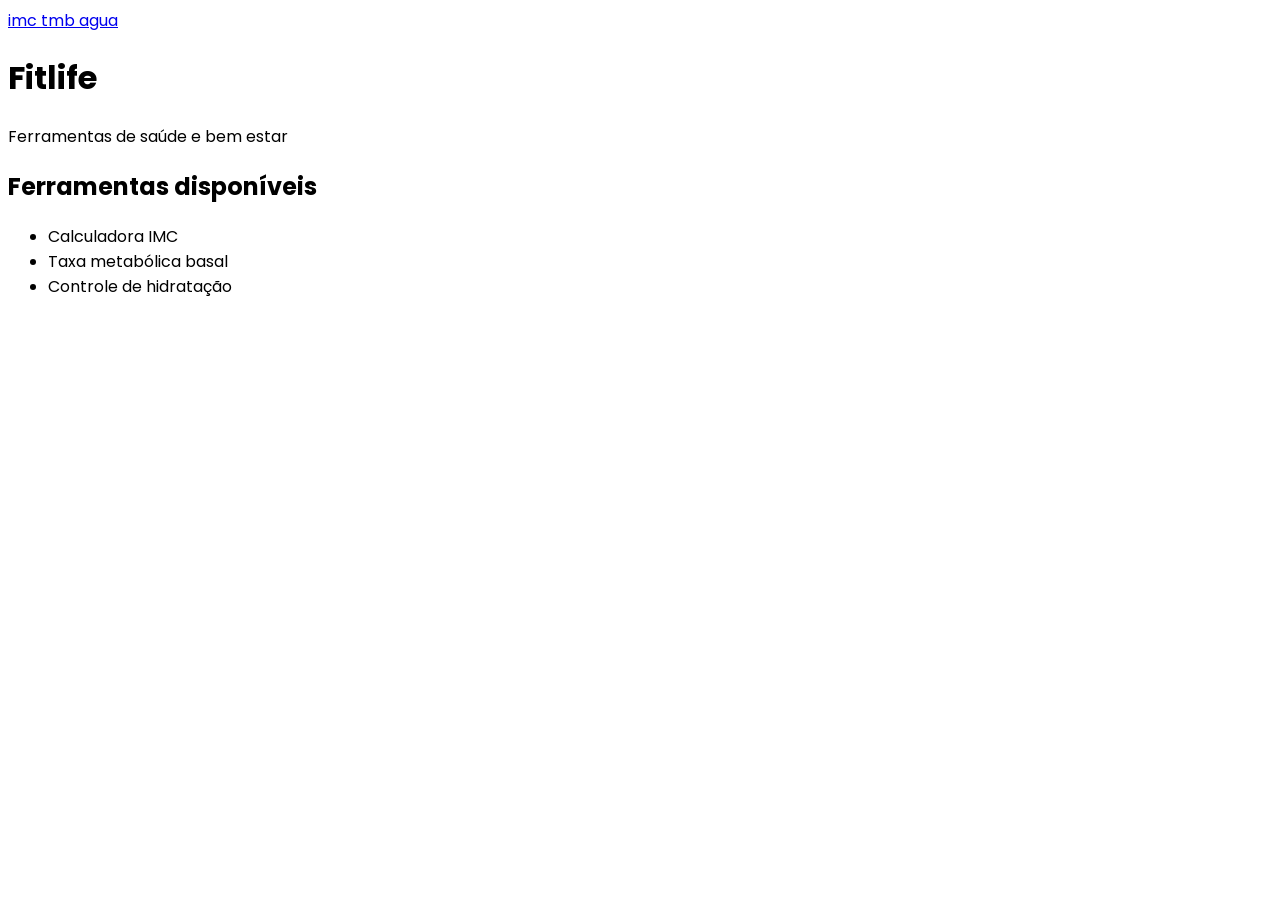
==== index.html @ 7548caf4 "adicionando fontes no HTML e coorrigindo algumas funcoes" ====
<!DOCTYPE html>
<html lang="pt-BR">
<head>
    <meta charset="UTF-8">
    <meta name="viewport" content="width=device-width, initial-scale=1.0">
    <title>Fitlife</title>
 <link rel="preconnect" href="https://fonts.googleapis.com">
<link rel="preconnect" href="https://fonts.gstatic.com" crossorigin>
<link href="https://fonts.googleapis.com/css2?family=Poppins:ital,wght@0,100;0,200;0,300;0,400;0,500;0,600;0,700;0,800;0,900;1,100;1,200;1,300;1,400;1,500;1,600;1,700;1,800;1,900&display=swap" rel="stylesheet">

</head>
<body style="font-family: Poppins">
   
  <a href="pages/imc.html"> imc </a>
  <a href="pages/tmb.html"> tmb </a>
  <a href="pages/water.html"> agua </a>
  
    <h1>Fitlife</h1>

   <p>Ferramentas de saúde e bem estar</p>

   <h2>Ferramentas disponíveis</h2>
<ul>
    <li>Calculadora IMC</li>
    <li>Taxa metabólica basal</li>
    <li>Controle de hidratação</li>



</ul>



</body>
</html>
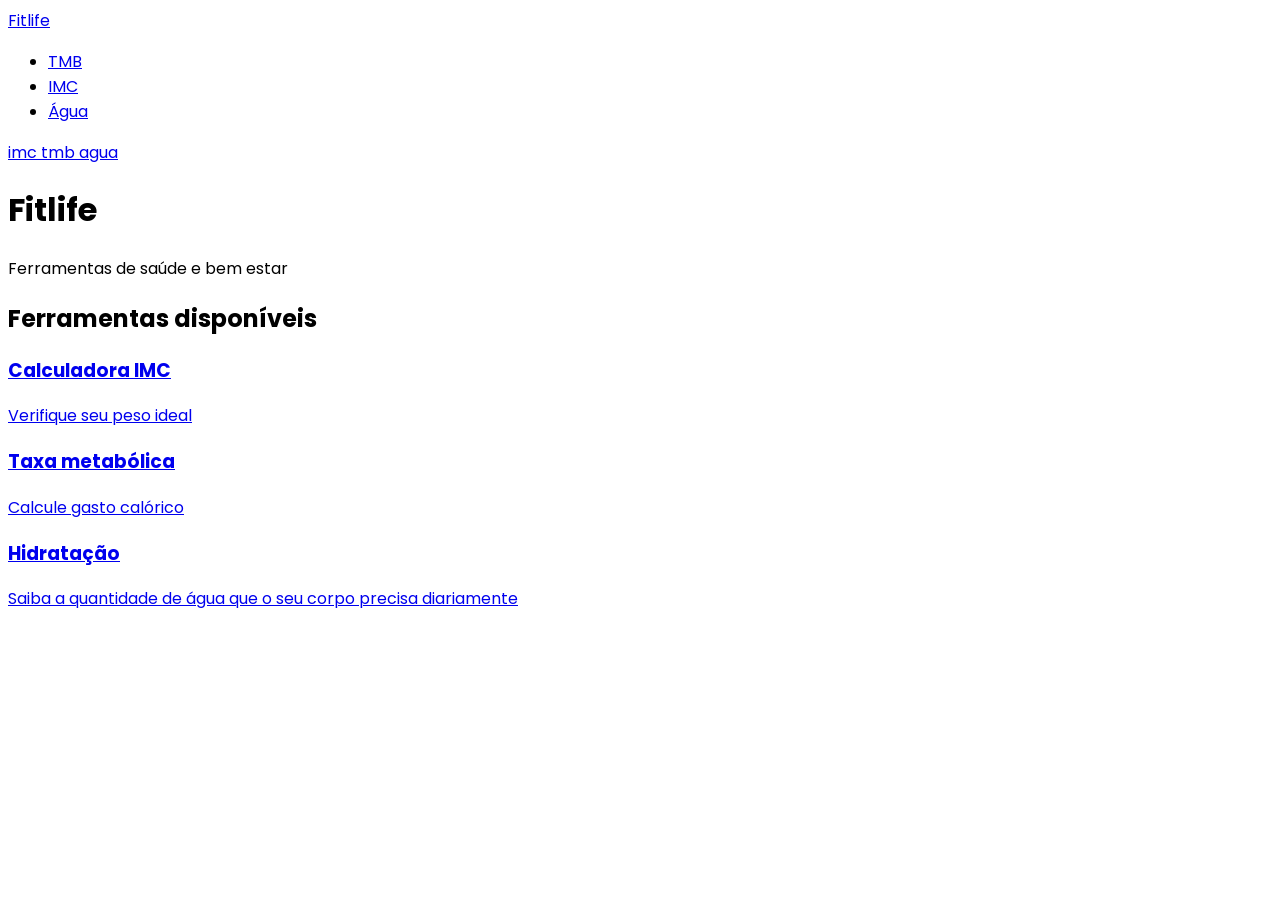
==== commit 1a725d96: "feito HTML semantico index.html" ====
--- a/index.html
+++ b/index.html
@@ -11,24 +11,71 @@
 </head>
 <body style="font-family: Poppins">
    
+
+<nav>
+<a href="index.html">Fitlife</a>
+<ul>
+    <li><a href="pages/tmb.html">TMB</a></li>
+    <li><a href="pages/imc.html">IMC</a></li>
+    <li><a href="pages/water.html">Água</a></li>
+
+    
+</ul>
+
+
+</nav>
+
   <a href="pages/imc.html"> imc </a>
   <a href="pages/tmb.html"> tmb </a>
   <a href="pages/water.html"> agua </a>
-  
+    <header>
     <h1>Fitlife</h1>
-
+    </header>
    <p>Ferramentas de saúde e bem estar</p>
-
-   <h2>Ferramentas disponíveis</h2>
-<ul>
-    <li>Calculadora IMC</li>
-    <li>Taxa metabólica basal</li>
-    <li>Controle de hidratação</li>
 
 
 
-</ul>
+<main>
+    <section>
 
+        <h2>Ferramentas disponíveis</h2>
+
+        <a href="pages/imc.html">
+
+            <h3>Calculadora IMC</h3>
+            <p>Verifique seu peso ideal</p>
+
+
+        </a>
+
+        <a href="pages/tmb.html">
+
+            <h3>Taxa metabólica</h3>
+            <p>Calcule gasto calórico</p>
+
+        </a>
+        
+
+        <a href="pages/water.html">
+
+
+            <h3>Hidratação</h3>
+            <p>Saiba a quantidade de água que o seu corpo precisa diariamente
+            </p>
+
+
+
+        </a>
+
+
+
+    </section>
+        
+
+</main>
+
+
+   
 
 
 </body>
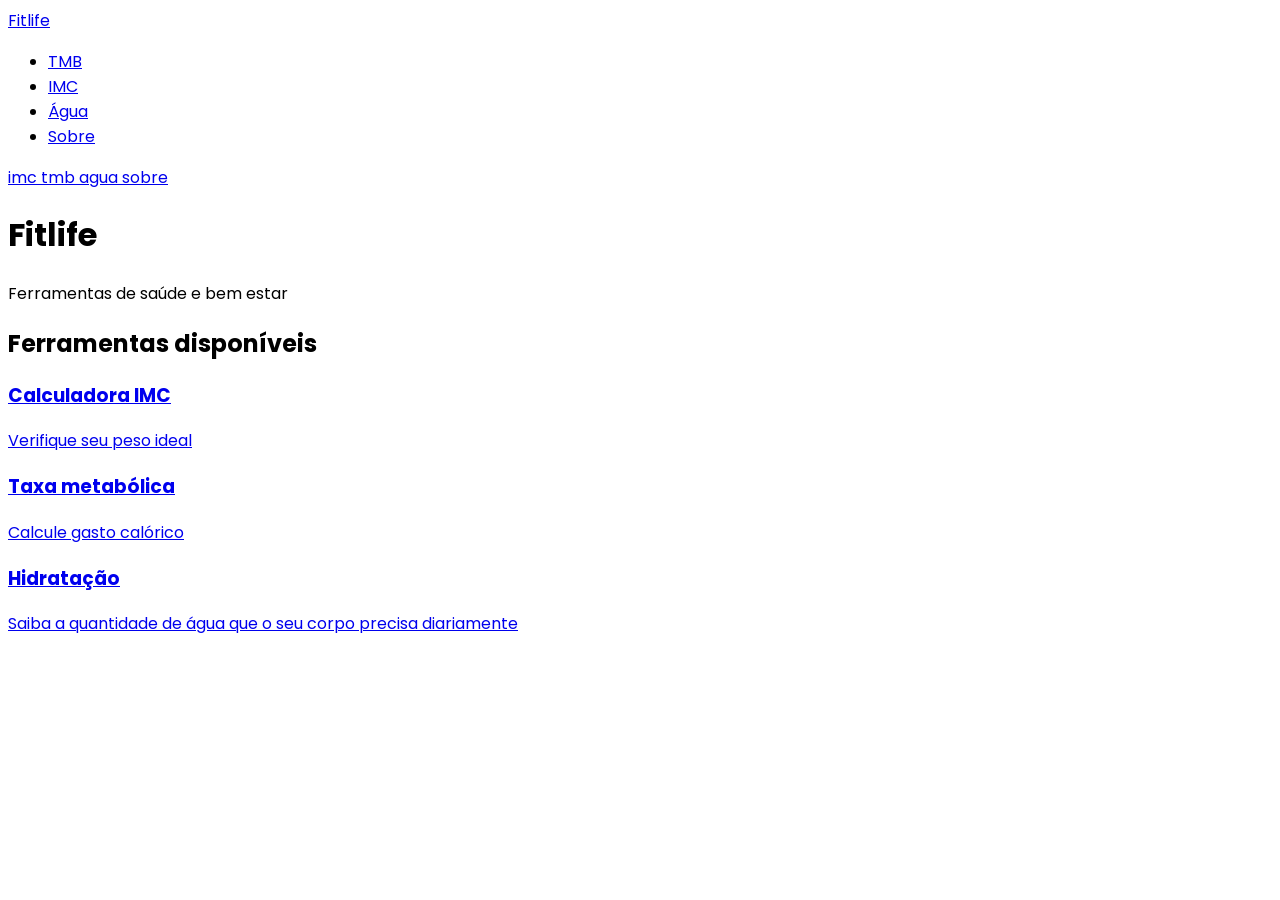
==== commit 54e62414: "adicionando o sobre do projeto" ====
--- a/index.html
+++ b/index.html
@@ -18,7 +18,7 @@
     <li><a href="pages/tmb.html">TMB</a></li>
     <li><a href="pages/imc.html">IMC</a></li>
     <li><a href="pages/water.html">Água</a></li>
-
+    <li><a href="pages/sobre.html">Sobre</a></li>
     
 </ul>
 
@@ -28,7 +28,8 @@
   <a href="pages/imc.html"> imc </a>
   <a href="pages/tmb.html"> tmb </a>
   <a href="pages/water.html"> agua </a>
-    <header>
+  <a href="pages/sobre.html"> sobre </a> 
+  <header>
     <h1>Fitlife</h1>
     </header>
    <p>Ferramentas de saúde e bem estar</p>
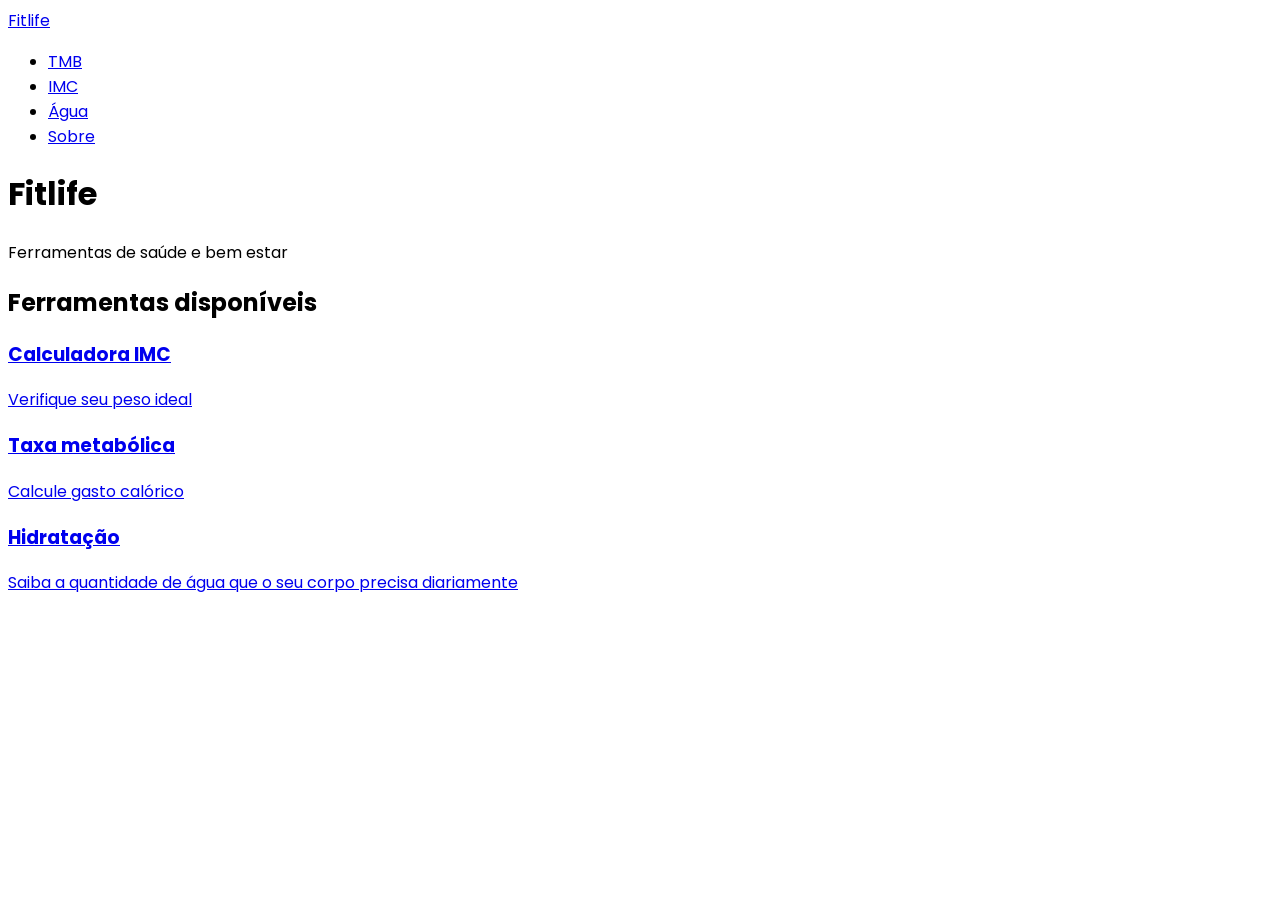
==== commit 02147dce: "corrigindo o index.html" ====
--- a/index.html
+++ b/index.html
@@ -25,10 +25,7 @@
 
 </nav>
 
-  <a href="pages/imc.html"> imc </a>
-  <a href="pages/tmb.html"> tmb </a>
-  <a href="pages/water.html"> agua </a>
-  <a href="pages/sobre.html"> sobre </a> 
+
   <header>
     <h1>Fitlife</h1>
     </header>
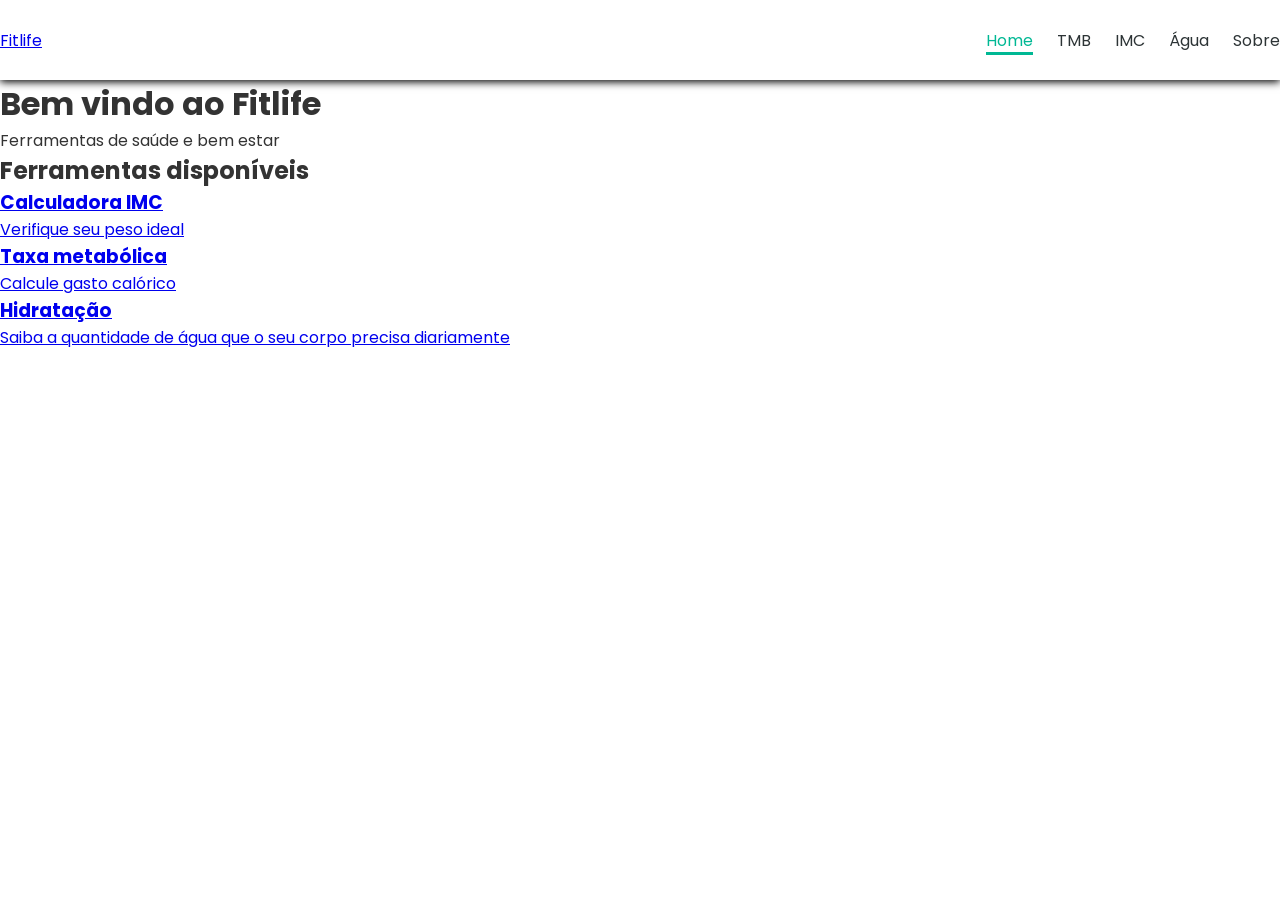
==== commit b49bedd4: "estilos basinhas" ====
--- a/index.html
+++ b/index.html
@@ -8,17 +8,20 @@
 <link rel="preconnect" href="https://fonts.gstatic.com" crossorigin>
 <link href="https://fonts.googleapis.com/css2?family=Poppins:ital,wght@0,100;0,200;0,300;0,400;0,500;0,600;0,700;0,800;0,900;1,100;1,200;1,300;1,400;1,500;1,600;1,700;1,800;1,900&display=swap" rel="stylesheet">
 
+<link rel="stylesheet" href="css/style.css">
+
 </head>
-<body style="font-family: Poppins">
+<body>
    
 
 <nav>
 <a href="index.html">Fitlife</a>
-<ul>
-    <li><a href="pages/tmb.html">TMB</a></li>
-    <li><a href="pages/imc.html">IMC</a></li>
-    <li><a href="pages/water.html">Água</a></li>
-    <li><a href="pages/sobre.html">Sobre</a></li>
+<ul class="nav-links">
+    <li><a class="nav-link" id="nav-active" href="index.html">Home</a></li>
+    <li><a class="nav-link" href="pages/tmb.html">TMB</a></li>
+    <li><a class="nav-link" href="pages/imc.html">IMC</a></li>
+    <li><a class="nav-link" href="pages/water.html">Água</a></li>
+    <li><a class="nav-link" href="pages/sobre.html">Sobre</a></li>
     
 </ul>
 
@@ -27,7 +30,7 @@
 
 
   <header>
-    <h1>Fitlife</h1>
+    <h1>Bem vindo ao Fitlife</h1>
     </header>
    <p>Ferramentas de saúde e bem estar</p>
 
--- a/css/style.css
+++ b/css/style.css
@@ -0,0 +1,40 @@
+*{
+    margin: 0;
+    padding: 0;
+    box-sizing: 0;
+}
+
+body {
+    font-family: "Poppins";
+    backgound-color: #f0f2f5;
+    color: #333
+
+}
+
+nav {
+    display: flex;
+    justify-content: space-between;
+    align-items: center;
+
+    backgound-color: #fff
+    padding: 80px;
+    height: 80px;
+    box-shadow: 0 2px 8px rgba(0, 0, 0, 1 )
+}
+
+.nav-links {
+    display:flex;
+    list-style: none;
+    gap: 24px
+}
+
+.nav-link {
+    text-decoration: none;
+    color: #2d3436;
+    font-size: 16px
+}
+
+#nav-active {
+    border-bottom: 3px #00b894 solid;
+    color: #00b894;
+}
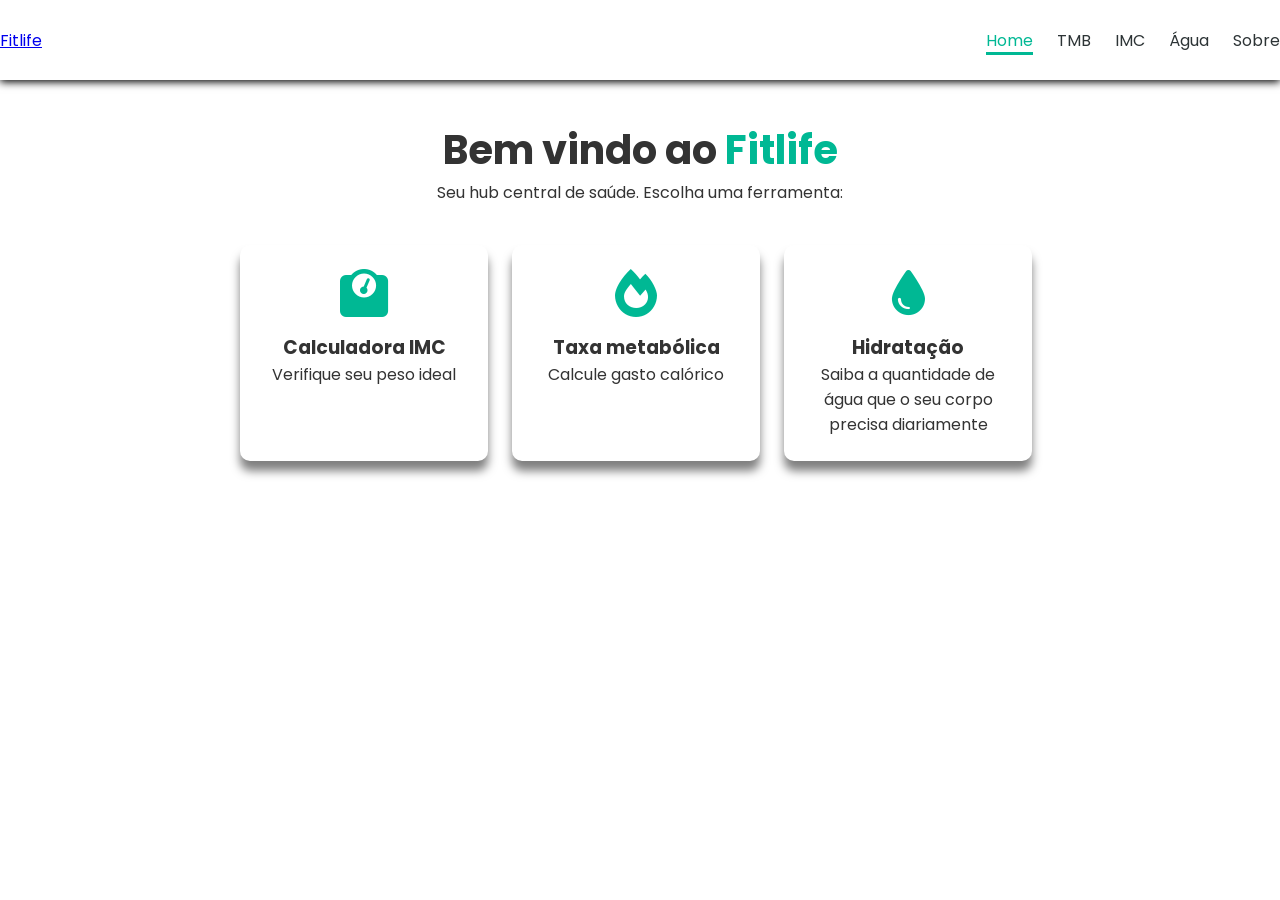
==== commit 05ecda5f: "segunda aula css" ====
--- a/index.html
+++ b/index.html
@@ -9,6 +9,15 @@
 <link href="https://fonts.googleapis.com/css2?family=Poppins:ital,wght@0,100;0,200;0,300;0,400;0,500;0,600;0,700;0,800;0,900;1,100;1,200;1,300;1,400;1,500;1,600;1,700;1,800;1,900&display=swap" rel="stylesheet">
 
 <link rel="stylesheet" href="css/style.css">
+
+ <link
+
+ rel="stylesheet"
+
+ href="https://cdnjs.cloudflare.com/ajax/libs/font-awesome/6.0.0/css/all.min.css"
+
+ />
+
 
 </head>
 <body>
@@ -29,37 +38,35 @@
 </nav>
 
 
-  <header>
-    <h1>Bem vindo ao Fitlife</h1>
+  <header class="header-container">
+    <h1>Bem vindo ao <span>Fitlife</span></h1>
+    <p>Seu hub central de saúde. Escolha uma ferramenta:</p>
     </header>
-   <p>Ferramentas de saúde e bem estar</p>
+
 
 
 
 <main>
-    <section>
+    <section class="cards-section">
 
-        <h2>Ferramentas disponíveis</h2>
-
-        <a href="pages/imc.html">
-
+        <a class="feature-card" href="pages/imc.html">
+            <i class="fas fa-weight"></i>
             <h3>Calculadora IMC</h3>
             <p>Verifique seu peso ideal</p>
 
 
         </a>
 
-        <a href="pages/tmb.html">
-
+        <a class="feature-card" href="pages/tmb.html">
+            <i class="fas fa-fire"></i>
             <h3>Taxa metabólica</h3>
             <p>Calcule gasto calórico</p>
 
         </a>
         
 
-        <a href="pages/water.html">
-
-
+        <a class="feature-card" href="pages/water.html">
+            <i class="fas fa-tint"></i>
             <h3>Hidratação</h3>
             <p>Saiba a quantidade de água que o seu corpo precisa diariamente
             </p>
--- a/css/style.css
+++ b/css/style.css
@@ -28,6 +28,10 @@
     gap: 24px
 }
 
+.nav-link:hover {
+    color:#00b894
+}
+
 .nav-link {
     text-decoration: none;
     color: #2d3436;
@@ -37,4 +41,51 @@
 #nav-active {
     border-bottom: 3px #00b894 solid;
     color: #00b894;
+}
+
+.header-container {
+    text-align: center;
+    padding: 40px 0;
+}
+
+.header-container h1 {
+    font-size: 40px;
+}
+
+.header-container span {
+    color: #00b894
+}
+
+main {
+    width: 800px;
+    margin: 0 auto;
+}
+
+.cards-section {
+    text-align: center;
+    display: flex;
+    gap: 24px;
+}
+
+.feature-card:hover {
+    border: 2px solid #00b894
+     
+}
+
+.feature-card {
+    background-color: #fff;
+    color: #333;
+    padding: 24px;
+    border-radius: 10px;
+    text-align: center;
+    text-decoration: none;
+    box-shadow: 0 10px 10px rgba(0, 0, 0, 0.5);
+     width: 200px;
+
+}
+
+.feature-card i {
+    font-size: 48px;
+    color: #00b894;
+    margin-bottom: 16px;
 }
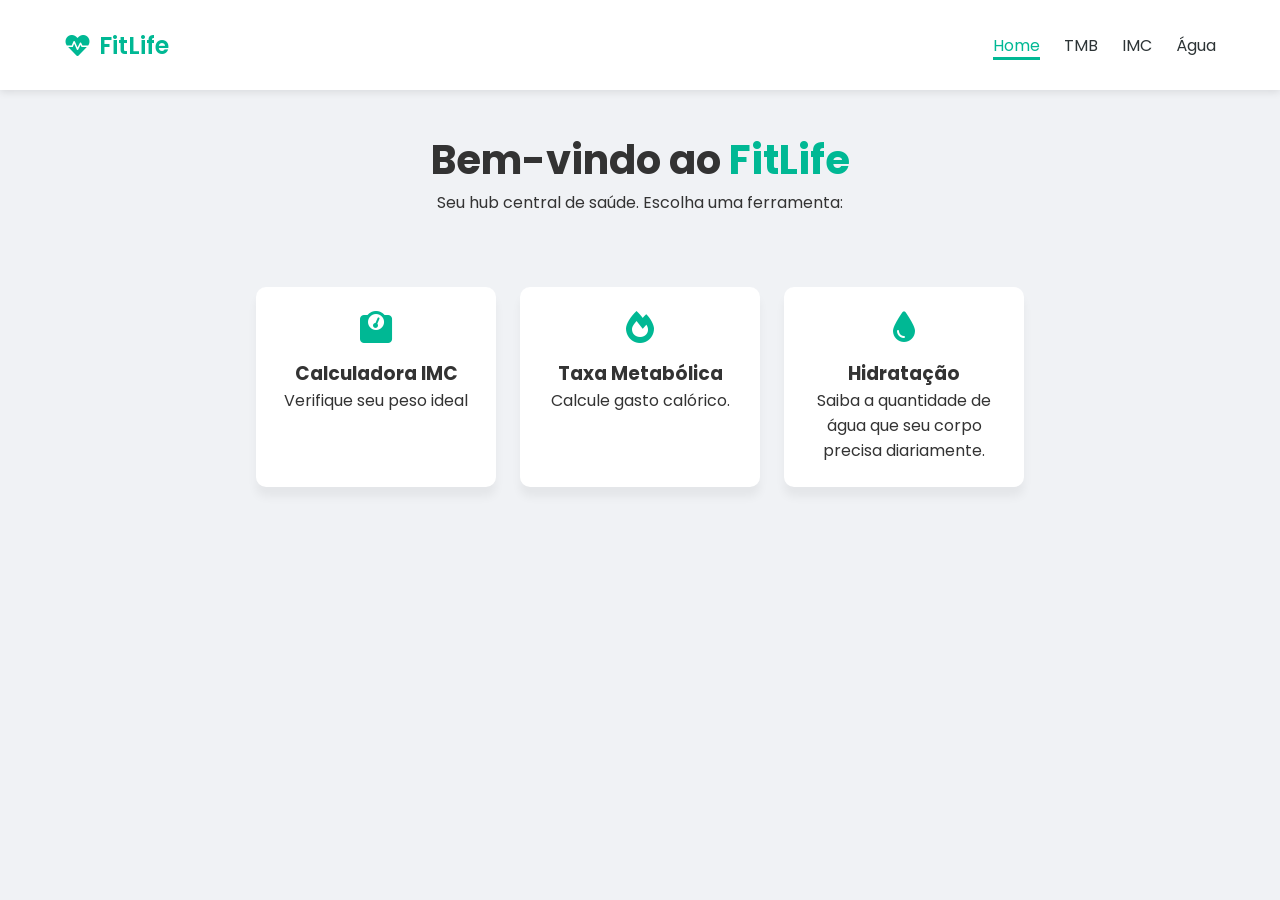
==== commit 8dc403ce: "finalizando home e imc" ====
--- a/index.html
+++ b/index.html
@@ -3,88 +3,61 @@
 <head>
     <meta charset="UTF-8">
     <meta name="viewport" content="width=device-width, initial-scale=1.0">
-    <title>Fitlife</title>
- <link rel="preconnect" href="https://fonts.googleapis.com">
-<link rel="preconnect" href="https://fonts.gstatic.com" crossorigin>
-<link href="https://fonts.googleapis.com/css2?family=Poppins:ital,wght@0,100;0,200;0,300;0,400;0,500;0,600;0,700;0,800;0,900;1,100;1,200;1,300;1,400;1,500;1,600;1,700;1,800;1,900&display=swap" rel="stylesheet">
+    <link rel="preconnect" href="https://fonts.googleapis.com">
+    <link rel="preconnect" href="https://fonts.gstatic.com" crossorigin>
+    <link href="https://fonts.googleapis.com/css2?family=Poppins:ital,wght@0,100;0,200;0,300;0,400;0,500;0,600;0,700;0,800;0,900;1,100;1,200;1,300;1,400;1,500;1,600;1,700;1,800;1,900&display=swap" rel="stylesheet">
+    <link rel="stylesheet" href="css/style.css">
+    <link
+    rel="stylesheet"
+    href="https://cdnjs.cloudflare.com/ajax/libs/font-awesome/6.0.0/css/all.min.css"
+    />
 
-<link rel="stylesheet" href="css/style.css">
+    <title>FitLife</title>
+</head>
+<body>
+    <nav>
+        <a class="logo" href="index.html">    
+            <i class="fas fa-heartbeat"></i>
+            FitLife
+        </a>
 
- <link
-
- rel="stylesheet"
-
- href="https://cdnjs.cloudflare.com/ajax/libs/font-awesome/6.0.0/css/all.min.css"
-
- />
+        <ul class="nav-links">
+            <li><a class="nav-link" id="nav-active" href="index.html">Home</a></li>
+            <li><a class="nav-link" href="pages/tmb.html">TMB</a></li>
+            <li><a class="nav-link" href="pages/imc.html">IMC</a></li>
+            <li><a class="nav-link" href="pages/water.html">Água</a></li>
+        </ul>
+    </nav>
 
 
-</head>
-<body>
-   
-
-<nav>
-<a href="index.html">Fitlife</a>
-<ul class="nav-links">
-    <li><a class="nav-link" id="nav-active" href="index.html">Home</a></li>
-    <li><a class="nav-link" href="pages/tmb.html">TMB</a></li>
-    <li><a class="nav-link" href="pages/imc.html">IMC</a></li>
-    <li><a class="nav-link" href="pages/water.html">Água</a></li>
-    <li><a class="nav-link" href="pages/sobre.html">Sobre</a></li>
-    
-</ul>
-
-
-</nav>
-
-
-  <header class="header-container">
-    <h1>Bem vindo ao <span>Fitlife</span></h1>
-    <p>Seu hub central de saúde. Escolha uma ferramenta:</p>
+    <header class="header-container">
+        <h1>Bem-vindo ao <span>FitLife</span></h1>
+        <p>Seu hub central de saúde. Escolha uma ferramenta:</p>
     </header>
 
+    <main>
+        <section class="cards-section">
+            <a class="feature-card" href="pages/imc.html">
+                <i class="fas fa-weight"></i>
+                <h3>Calculadora IMC</h3>
+                <p>Verifique seu peso ideal</p>
+            </a>
 
+            <a class="feature-card" href="pages/tmb.html">
+                <i class="fas fa-fire"></i>
+                <h3>Taxa Metabólica</h3>
+                <p>Calcule gasto calórico.</p>
+            </a>
 
+            <a class="feature-card" href="pages/water.html">
+                <i class="fas fa-tint"></i>
+                <h3>Hidratação</h3>
+                <p>Saiba a quantidade de água que seu corpo precisa diariamente.</p>
+            </a>
+        </section>
 
-<main>
-    <section class="cards-section">
+    </main>
 
-        <a class="feature-card" href="pages/imc.html">
-            <i class="fas fa-weight"></i>
-            <h3>Calculadora IMC</h3>
-            <p>Verifique seu peso ideal</p>
-
-
-        </a>
-
-        <a class="feature-card" href="pages/tmb.html">
-            <i class="fas fa-fire"></i>
-            <h3>Taxa metabólica</h3>
-            <p>Calcule gasto calórico</p>
-
-        </a>
-        
-
-        <a class="feature-card" href="pages/water.html">
-            <i class="fas fa-tint"></i>
-            <h3>Hidratação</h3>
-            <p>Saiba a quantidade de água que o seu corpo precisa diariamente
-            </p>
-
-
-
-        </a>
-
-
-
-    </section>
-        
-
-</main>
-
-
-   
-
-
+    
 </body>
 </html>
--- a/css/style.css
+++ b/css/style.css
@@ -1,14 +1,28 @@
-*{
+:root {
+  --primary-color: #00b894;
+  --primary-dark: #019477;
+  --secondary-color: #2d3436;
+  --background-color: #f0f2f5;
+  --card-color: #ffffff;
+  --text-color: #333333;
+  --muted-color: #636e72;
+  --danger-color: #d63031;
+  --water-color: #0984e3;
+  --border-color: #dfe6e9;
+  --result-box: #e8f8f5;
+
+  --shadow-md: 0 10px 10px rgba(0, 0, 0, 0.05);}
+
+* {
     margin: 0;
     padding: 0;
-    box-sizing: 0;
+    box-sizing: border-box;
 }
 
 body {
     font-family: "Poppins";
-    backgound-color: #f0f2f5;
-    color: #333
-
+    background-color: var(--background-color);
+    color: var(--text-color)
 }
 
 nav {
@@ -16,76 +30,179 @@
     justify-content: space-between;
     align-items: center;
 
-    backgound-color: #fff
-    padding: 80px;
-    height: 80px;
-    box-shadow: 0 2px 8px rgba(0, 0, 0, 1 )
+    background-color: var(--card-color);
+    padding: 0 5%;
+    height: 10vh;
+    box-shadow: 0 2px 8px rgba(0, 0, 0, 0.1);
+}
+
+.logo {
+    /* flexbox */
+    display: flex;
+    align-items: center;
+
+    gap: 0.5rem;
+
+    font-size:1.5rem;
+    color: var(--primary-color);
+    text-decoration: none;
+    font-weight: 600;
 }
 
 .nav-links {
     display:flex;
     list-style: none;
-    gap: 24px
+    gap: 1.5rem;
+}
+
+.nav-link {
+    text-decoration: none;
+    color: var(--secondary-color);
+    font-size: 1rem;
 }
 
 .nav-link:hover {
-    color:#00b894
-}
-
-.nav-link {
-    text-decoration: none;
-    color: #2d3436;
-    font-size: 16px
+    color: var(--primary-color)
 }
 
 #nav-active {
-    border-bottom: 3px #00b894 solid;
-    color: #00b894;
+    border-bottom: 3px var(--primary-color) solid;
+    color: var(--primary-color)
 }
 
 .header-container {
     text-align: center;
-    padding: 40px 0;
+    padding: 2.5rem 0;
 }
 
 .header-container h1 {
-    font-size: 40px;
+    font-size: 2.5rem;
 }
 
 .header-container span {
-    color: #00b894
+    color: var(--primary-color)
 }
 
 main {
-    width: 800px;
+    width: 80%;
     margin: 0 auto;
+    padding: 2rem 0;
 }
 
 .cards-section {
     text-align: center;
-    display: flex;
-    gap: 24px;
+    
+    display: flex;
+    justify-content: center;
+    flex-wrap: wrap;
+    gap: 1.5rem;
+}
+
+.feature-card {
+    background-color: var(--card-color);
+    color: var(--text-color);
+    padding: 1.5rem;
+    border-radius: 10px;
+    text-align: center;
+    text-decoration: none;
+    box-shadow: var(--shadow-md);
+    width: 15rem;
 }
 
 .feature-card:hover {
-    border: 2px solid #00b894
-     
-}
-
-.feature-card {
-    background-color: #fff;
-    color: #333;
-    padding: 24px;
+    border: 2px solid var(--primary-color)
+}
+
+.feature-card i {
+    font-size: 2rem;
+    color: var(--primary-color);
+    margin-bottom: 1rem;
+}
+
+.tool-container {
+    display: flex;
+    flex-direction: column;
+    gap:1rem;
+
+    width: 100%;
+    padding: 2rem;
+
+    background-color: var(--card-color);
     border-radius: 10px;
-    text-align: center;
-    text-decoration: none;
-    box-shadow: 0 10px 10px rgba(0, 0, 0, 0.5);
-     width: 200px;
-
-}
-
-.feature-card i {
-    font-size: 48px;
-    color: #00b894;
-    margin-bottom: 16px;
+    box-shadow: var(--shadow-md);
+
+}
+
+.tool-container-title {
+    text-align: center;
+
+}
+
+.tool-container-title h2 {
+    color: var(--secondary-color);
+    font-size: 1.8rem;
+    font-family: inherit;
+}
+
+.tool-container form{
+    display: flex;
+    flex-direction: column;
+    gap: 0.5rem;
+}
+
+.form-group {
+    display: flex;
+    flex-direction: column;
+    gap: 0.5rem;
+}
+
+.form-group label {
+    font-weight: 600;
+    color: var(--secondary-color);
+}
+
+.form-group input {
+    padding: 0.8rem;
+    border: 2px solid var(--border-color);
+    border-radius: 5px;
+    font-size: 1rem;
+    font-family: inherit;
+}
+
+.form-group input:focus {
+    outline: none;
+    border-color: var(--primary-color);
+}
+
+.action-btn {
+    padding: 0.8rem 1rem;
+    background-color: var(--primary-color);
+    color: var(--card-color);
+    border: none;
+    border-radius: 5px;
+    font-size: 1rem;
+    font-weight: 600;
+    font-family: inherit;
+    cursor: pointer;
+    text-decoration: none;
+    text-align: center;
+}
+
+.action-btn:hover {
+    background-color: var(--primary-dark);
+}
+
+.btn-back {
+    background-color: var(--muted-color);
+}
+
+.btn-back:hover {
+    background-color: var(--secondary-color);
+}
+
+.result-box {
+    background-color: var(--result-box);
+    padding: 1.25rem;
+    border-radius: 10px;
+    text-align: center;
 }
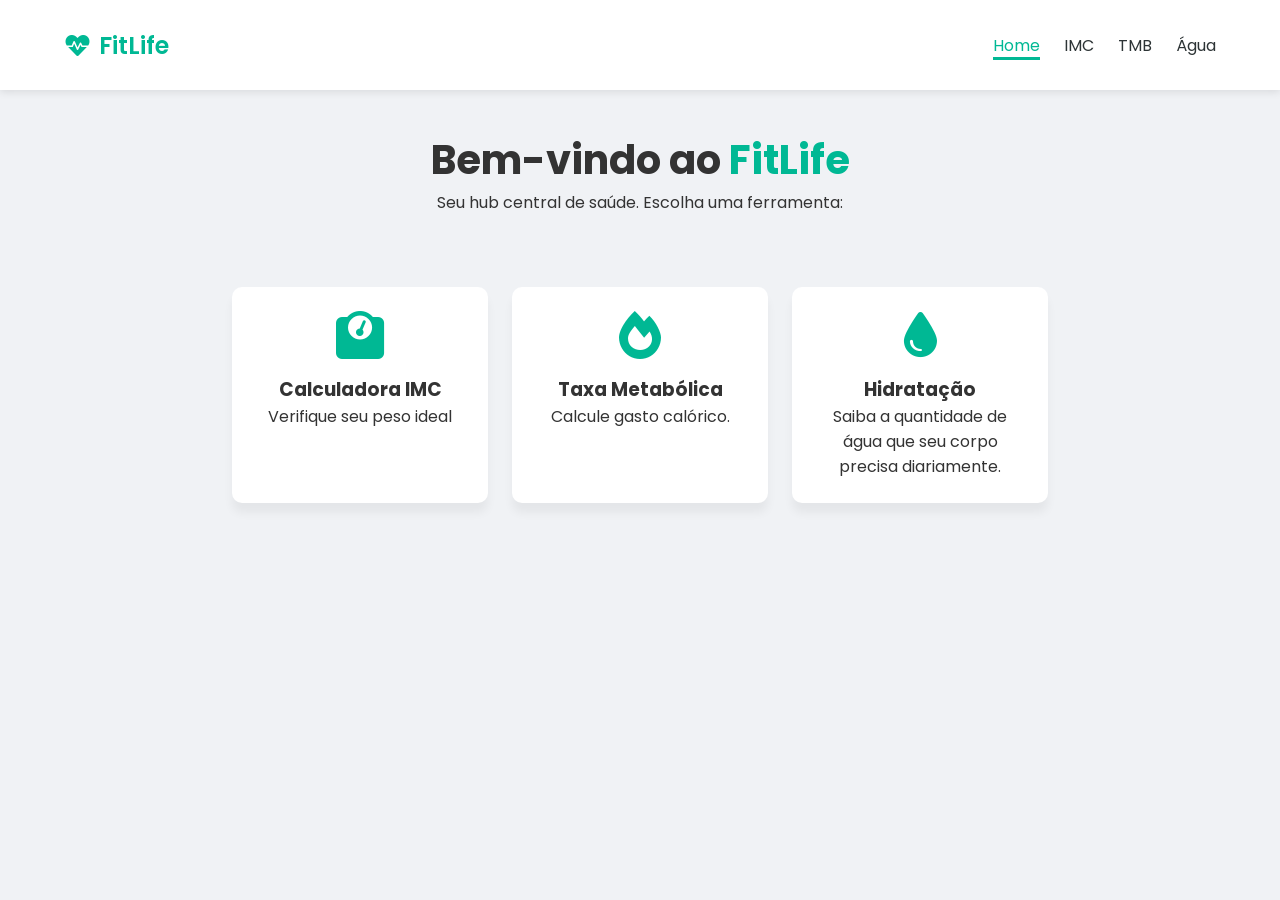
==== commit 8e9e3f3f: "começando javascript" ====
--- a/index.html
+++ b/index.html
@@ -23,8 +23,8 @@
 
         <ul class="nav-links">
             <li><a class="nav-link" id="nav-active" href="index.html">Home</a></li>
+            <li><a class="nav-link" href="pages/imc.html">IMC</a></li>
             <li><a class="nav-link" href="pages/tmb.html">TMB</a></li>
-            <li><a class="nav-link" href="pages/imc.html">IMC</a></li>
             <li><a class="nav-link" href="pages/water.html">Água</a></li>
         </ul>
     </nav>
--- a/css/style.css
+++ b/css/style.css
@@ -1,3 +1,4 @@
+/* css-01-variaveis-globais */
 :root {
   --primary-color: #00b894;
   --primary-dark: #019477;
@@ -9,9 +10,9 @@
   --danger-color: #d63031;
   --water-color: #0984e3;
   --border-color: #dfe6e9;
-  --result-box: #e8f8f5;
-
-  --shadow-md: 0 10px 10px rgba(0, 0, 0, 0.05);}
+
+  --shadow-md:0 10px 10px rgba(0, 0, 0, 0.05);
+}
 
 * {
     margin: 0;
@@ -20,7 +21,7 @@
 }
 
 body {
-    font-family: "Poppins";
+    font-family: 'Poppins', sans-serif;
     background-color: var(--background-color);
     color: var(--text-color)
 }
@@ -30,27 +31,25 @@
     justify-content: space-between;
     align-items: center;
 
+    height: 10vh;
     background-color: var(--card-color);
     padding: 0 5%;
-    height: 10vh;
-    box-shadow: 0 2px 8px rgba(0, 0, 0, 0.1);
+    box-shadow: 0 2px 8px rgba(0 , 0, 0, 0.1);
 }
 
 .logo {
     /* flexbox */
     display: flex;
     align-items: center;
-
     gap: 0.5rem;
-
-    font-size:1.5rem;
+    font-size: 1.5rem;
     color: var(--primary-color);
     text-decoration: none;
     font-weight: 600;
 }
 
 .nav-links {
-    display:flex;
+    display: flex;
     list-style: none;
     gap: 1.5rem;
 }
@@ -65,7 +64,7 @@
     color: var(--primary-color)
 }
 
-#nav-active {
+#nav-active { 
     border-bottom: 3px var(--primary-color) solid;
     color: var(--primary-color)
 }
@@ -84,18 +83,17 @@
 }
 
 main {
-    width: 80%;
+    width: 80vw;
     margin: 0 auto;
     padding: 2rem 0;
 }
 
 .cards-section {
-    text-align: center;
-    
     display: flex;
     justify-content: center;
     flex-wrap: wrap;
     gap: 1.5rem;
+    text-align: center;
 }
 
 .feature-card {
@@ -106,15 +104,15 @@
     text-align: center;
     text-decoration: none;
     box-shadow: var(--shadow-md);
-    width: 15rem;
+    width: 16rem;
 }
 
 .feature-card:hover {
-    border: 2px solid var(--primary-color)
+    border: 2px solid var(--primary-color);
 }
 
 .feature-card i {
-    font-size: 2rem;
+    font-size: 3rem;
     color: var(--primary-color);
     margin-bottom: 1rem;
 }
@@ -122,32 +120,29 @@
 .tool-container {
     display: flex;
     flex-direction: column;
-    gap:1rem;
+    gap: 1rem;
 
     width: 100%;
     padding: 2rem;
 
     background-color: var(--card-color);
-    border-radius: 10px;
     box-shadow: var(--shadow-md);
-
-}
-
-.tool-container-title {
-    text-align: center;
-
+    border-radius: 10px;
+}
+
+.tool-container-title { 
+    text-align: center;
 }
 
 .tool-container-title h2 {
     color: var(--secondary-color);
     font-size: 1.8rem;
-    font-family: inherit;
-}
-
-.tool-container form{
+}
+
+.tool-container form {
     display: flex;
     flex-direction: column;
-    gap: 0.5rem;
+    gap: 1rem;
 }
 
 .form-group {
@@ -161,16 +156,18 @@
     color: var(--secondary-color);
 }
 
-.form-group input {
+.form-group input,
+.form-group select {
     padding: 0.8rem;
     border: 2px solid var(--border-color);
-    border-radius: 5px;
+    border-radius: 10px;
     font-size: 1rem;
     font-family: inherit;
 }
 
-.form-group input:focus {
-    outline: none;
+.form-group input:focus,
+.form-group select:focus {
+    outline:none;
     border-color: var(--primary-color);
 }
 
@@ -179,13 +176,14 @@
     background-color: var(--primary-color);
     color: var(--card-color);
     border: none;
-    border-radius: 5px;
+    border-radius: 10px;
     font-size: 1rem;
     font-weight: 600;
     font-family: inherit;
     cursor: pointer;
     text-decoration: none;
     text-align: center;
+    transition: 0.3s;
 }
 
 .action-btn:hover {
@@ -201,8 +199,27 @@
 }
 
 .result-box {
-    background-color: var(--result-box);
     padding: 1.25rem;
-    border-radius: 10px;
-    text-align: center;
+    background-color: #e8f8f5;
+    border-radius: 10px;
+    text-align: center;
+}
+
+@media (max-width: 480px) {
+    nav {
+        flex-direction:column;
+        justify-content:center;
+        height: 12vh;
+    }
+}
+
+@media (max-width: 480px) {
+    .logo {
+        font-size: 1.2rem;
+    }
+
+    .nav-link {
+        gap: 0.5rem;
+    }
+
 }
